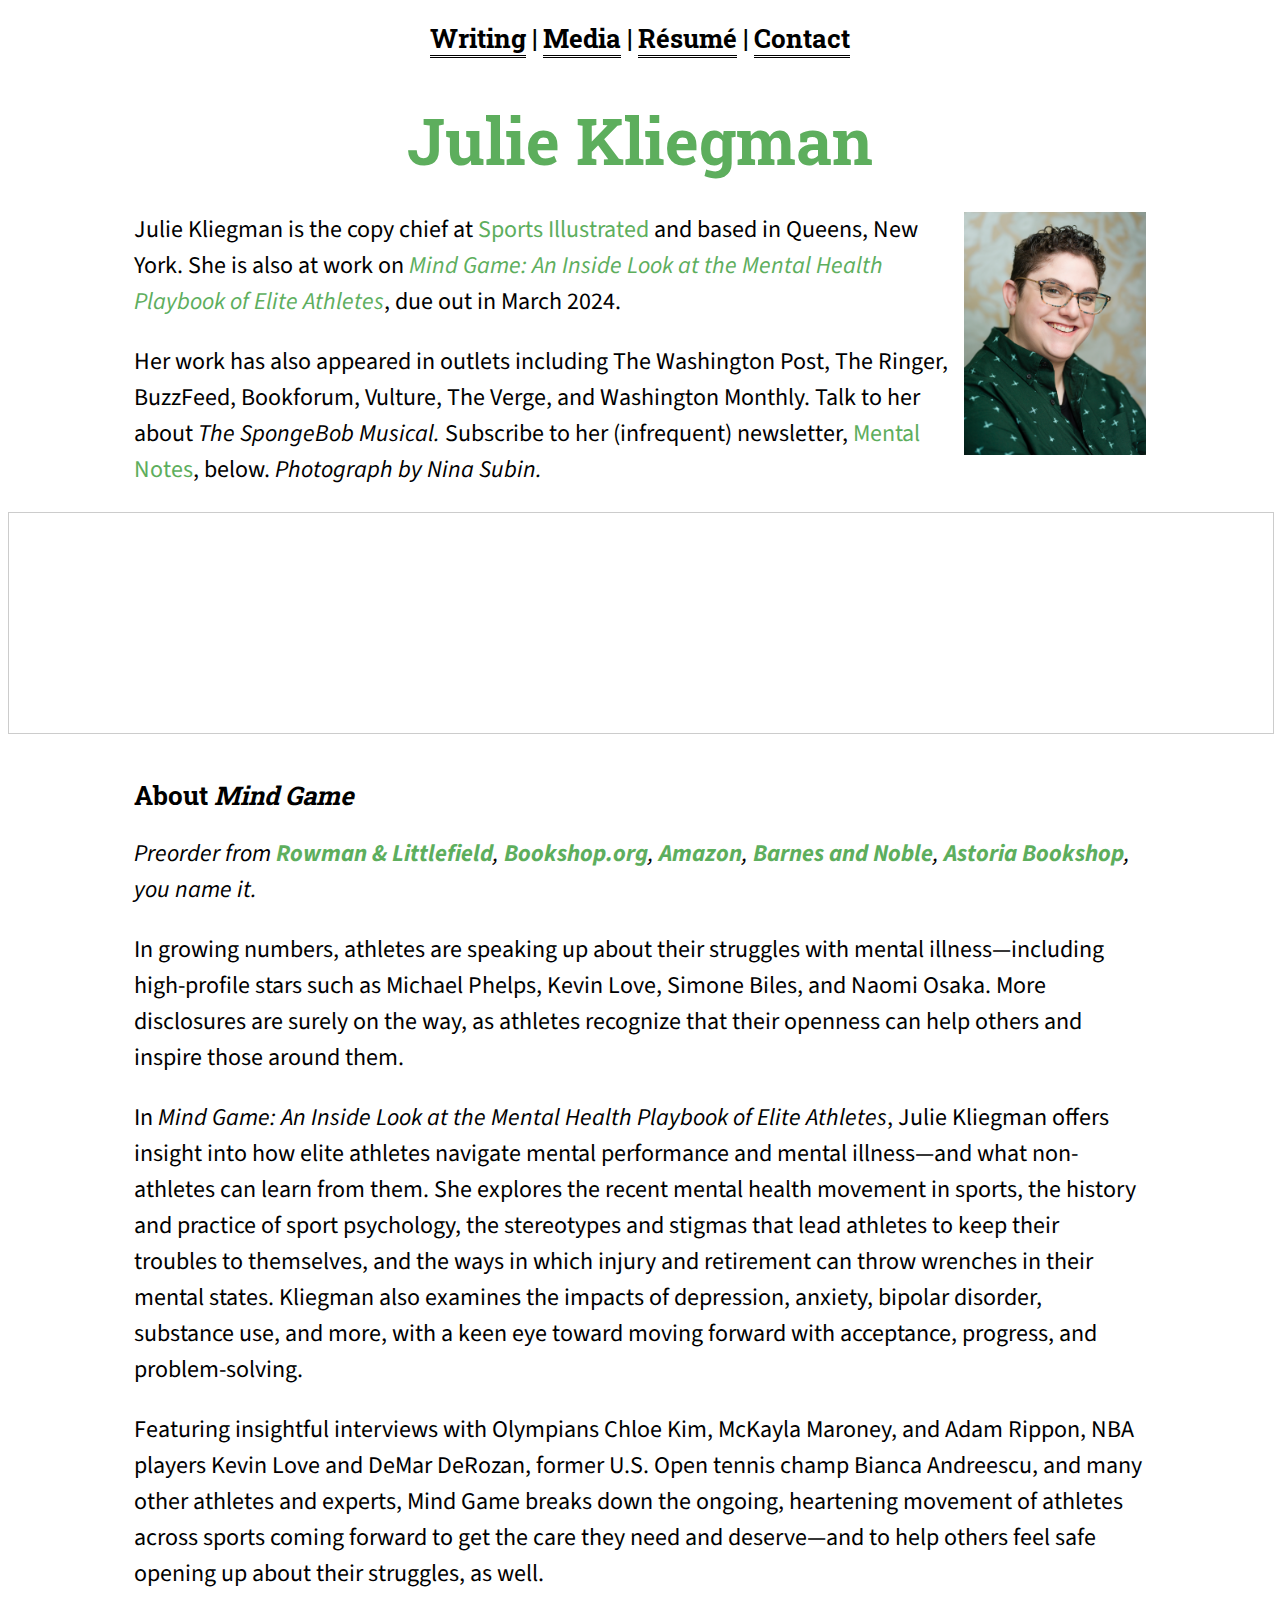
==== index.html @ b626b36f "Updates index, media, writing" ====
<!DOCTYPE html>
<html lang="en">
<head>
	<title>Julie Kliegman</title>
	<meta charset="UTF-8">
	<link rel="icon" type="image/x-icon" href="favicon.jpg">
	
	<!--FONTS-->
	<link href='http://fonts.googleapis.com/css?family=Source+Sans+Pro:400,700,400italic' rel='stylesheet' type='text/css'>

	<link href='http://fonts.googleapis.com/css?family=Roboto+Slab:400,700' rel='stylesheet' type='text/css'>

	<!--STYLESHEETS-->
	<link rel="stylesheet" type="text/css" href="stylesheet.css">
	
	<link href="lightbox/css/lightbox.css" rel="stylesheet" type="text/css">

</head>
<body>

<div class="sections">
	<h2>
		<a href="writing.html">Writing</a> | <a href="media.html">Media</a> | <a href="resume.pdf" target="_blank">Résumé</a> | <a href="contact.html">Contact</a>
	</h2>
</div>

<div class="name"><a href="index.html"><h1>Julie Kliegman</h1></a></div>

<!--<div class="networking">

	<a href="http://www.twitter.com/jmkliegman/" target="_blank"><img src="images/socialmedia/twitter.png" alt="twitter" class="connect" / id="twitter" align="center"></a>

	<a href="http://www.linkedin.com/pub/julie-kliegman/4b/6a4/806/" target="_blank"><img src="images/socialmedia/linkedin.png" alt="linkedin" class="connect" / align="center"></a>

	<a href="mailto:jmkliegman@gmail.com" target="blank"><img src="images/socialmedia/email.png" alt="email" class="connect" align="center"/></a>
</div>-->

<div class="bio">
		<img src="Photos/headshot.jpg" alt="Headshot of Julie Kliegman, a white person smiling in a forest-green short-sleeve button-up" class="headshot">
	
	<p>Julie Kliegman is the copy chief at <a href="https://www.si.com/" target="_blank">Sports Illustrated</a> and based in Queens, New York. She is also at work on <em><a href="https://rowman.com/ISBN/9781538168066/Mind-Game-An-Inside-Look-at-the-Mental-Health-Playbook-of-Elite-Athletes" target="blank">Mind Game: An Inside Look at the Mental Health Playbook of Elite Athletes</a></em>, due out in March 2024.</p>

	<p>Her work has also appeared in outlets including The Washington Post, The Ringer, BuzzFeed, Bookforum, Vulture, The Verge, and Washington Monthly. Talk to her about <em>The SpongeBob Musical.</em> Subscribe to her (infrequent) newsletter, <a href="https://buttondown.email/jmkliegman" target="blank">Mental Notes</a>, below. <em>Photograph by Nina Subin.</em></p> 

</div>

<iframe
scrolling="no"
style="width:100%!important;height:220px;border:1px #ccc solid !important"
src="https://buttondown.email/jmkliegman?as_embed=true"
></iframe><br /><br />

<div class="bio">

<h2>About <em>Mind Game</em></h2>

<p>
	<em>Preorder from <a href="https://rowman.com/ISBN/9781538168066/Mind-Game-An-Inside-Look-at-the-Mental-Health-Playbook-of-Elite-Athletes" target="blank"><strong>Rowman & Littlefield</strong></a>, <a href="https://bookshop.org/p/books/mind-game-an-inside-look-at-the-mental-health-playbook-of-elite-athletes-julie-kliegman/20099390?ean=9781538168066" target="blank"><strong>Bookshop.org</strong></a>, <a href="https://www.amazon.com/Mind-Game-Inside-Playbook-Athletes/dp/1538168065/" target="blank"><strong>Amazon</strong></a>, <a href="https://www.barnesandnoble.com/w/mind-game-julie-kliegman/1143512034;jsessionid=6DEC7642852507DC680868DE48E646CD.prodny_store01-atgap12?ean=9781538168066" target="blank"><strong>Barnes and Noble</strong></a>, <a href="https://www.astoriabookshop.com/item/8GjgjfjGfaz6FWuFa3HQnQ" target="blank"><strong>Astoria Bookshop</strong></a>, you name it.</em>
	</p>

	<p>In growing numbers, athletes are speaking up about their struggles with mental illness—including high-profile stars such as Michael Phelps, Kevin Love, Simone Biles, and Naomi Osaka. More disclosures are surely on the way, as athletes recognize that their openness can help others and inspire those around them.</p>

	<p>In <em>Mind Game: An Inside Look at the Mental Health Playbook of Elite Athletes</em>, Julie Kliegman offers insight into how elite athletes navigate mental performance and mental illness—and what non-athletes can learn from them. She explores the recent mental health movement in sports, the history and practice of sport psychology, the stereotypes and stigmas that lead athletes to keep their troubles to themselves, and the ways in which injury and retirement can throw wrenches in their mental states. Kliegman also examines the impacts of depression, anxiety, bipolar disorder, substance use, and more, with a keen eye toward moving forward with acceptance, progress, and problem-solving.</p>

	<p>Featuring insightful interviews with Olympians Chloe Kim, McKayla Maroney, and Adam Rippon, NBA players Kevin Love and DeMar DeRozan, former U.S. Open tennis champ Bianca Andreescu, and many other athletes and experts, Mind Game breaks down the ongoing, heartening movement of athletes across sports coming forward to get the care they need and deserve—and to help others feel safe opening up about their struggles, as well.</p>

</div>

<script src="http://code.jquery.com/jquery-1.10.1.min.js" type="text/javascript"></script>
<script src="lightbox/js/lightbox-2.6.min.js"></script>
<script src="http://code.jquery.com/jquery-migrate-1.1.1.min.js"></script>
<script src="script.js" type="text/javascript"></script>

</body>

</html>
---- stylesheet.css ----
/*Panel*/

.panel-panel {
	
}

body {
	background-color: white;
}

.name a {
	color: #5dae5d;h
}

.name a:hover {
	color: #87C387;
}

p, ul, h3, footer, {
	font-family: Source Sans Pro, serif;
}

a {
	text-decoration: none;
}

p a:link {
	color: #5dae5d;
}

p a:hover {
	color: #87C387;
}

p a:visited {
	color: #5C5CAD;
}

ul li a {
	color:#5dae5d;
}

ul li a:hover {
	color: #87C387;
}

ul li a:visited {
	color: #5C5CAD;
}
.sections {
	text-align: center;
	font-family: Roboto Slab, serif;
	display: block;
	margin-bottom: 2%;
}

.sections a {
	color: black;
	background-color: white;
	border-bottom: 3px double;
}

.sections a:hover {
	color: #666666;

}

.networking {
	text-align: center;
	padding-top: 2%;
	padding-bottom: 2%;
}

img.connect {
	width:10%;
	max-width:1500px;
	padding-left: .25%;
	padding-right: .25%;
	height:auto;
	width: 1500px;
}

body {
	background-color: white;
}


.bio {
	margin-left: 10%;
	margin-right: 10%;
	width: 80%;
}

.bio p {
	font-size: 2em;
	line-height: 150%;
}

p, ul, h3, footer, h2, h4 {
	font-family: 'Source Sans Pro', serif;
}

a {
	text-decoration: none;
}

p a:link {
	color: #5dae5d;
}

p a:hover {
	color: #87C387;
}

p a:visited {
	color: #5C5CAD;
}

ul li a {
	color:#5dae5d;
}

ul li a:hover {
	color: #87C387;
}

ul li a:visited {
	color: #5C5CAD;
}

.sections {
	text-align: center;
	font-family: Roboto Slab, serif;
	display: block;
}

.sections a {
	color: black;
}

.sections h2 {
	font-family: Roboto Slab, serif;
}

.sections a:hover {
	color: #666666;
}

.networking {
	text-align: center;
	padding-top: 2%;
	padding-bottom: 2%;
}

img.connect {
	width:10%;
	max-width:1500px;
	padding-left: .25%;
	padding-right: .25%;
	height:auto;
	display:inline;

}

footer {
	font-size: .75em;
	text-align: center;
}

h2 {
	font-size: 1.6em;
	font-family: Roboto Slab, serif;
}

h4 {
	font-size: 1.3em;
	font-family: Roboto Slab, serif;
}

h4 a:link {
	color: #5dae5d;
}

p a:hover {
	color: #87C387;
}

p a:visited {
	color: #5C5CAD;
}

.intro {
	display: block;
	}

}

/*media query phone*/

@media only screen and (max-width: 459px) {
	
	h1 {
	font-size:2em;
	font-family: Roboto Slab, serif;
	text-decoration: none;
	display: block;
	}
	
	.name {
		text-align: center;
		margin-bottom: -3%;
	}

	.bio {
	margin-left: 10%;
	margin-right: 10%;
	width: 85%;

	}

	.bio p {
	font-size: 2em;
	line-height: 150%;
	}	
	
	.container {
	width: 94%;
	margin-left: 3%;
	margin-right: 3%;
	display: block;s
	}
	
	.gallery {
	text-align:center;
	max-width:80%;
	width: 300px;
	height: auto;
	margin: 2%;
	}

	.headshot {

	max-width: 90%;
	}

	.photocontainer {
	text-align: center;
	display: block;
	}
	
}

/*media query laptop and desktop*/

@media only screen and (min-width: 460px) and (max-width: 1437px) {
	
	h1 {
	font-size:4em;
	font-family: Roboto Slab, serif;
	text-decoration: none;
	display: block;
	}

	.bio {
	margin-left: 10%;
	margin-right: 10%;
	width: 80%;

	}

	.bio p {
	font-size: 2em;
	line-height: 175%;
	}
	
	.container {
	width: 76%;
	margin-left: 7%;
	margin-right: 7%;
	display: block;
	}
	
	.gallery {
	text-align:center;
	max-width:80%;
	width: 300px;
	height: auto;
	margin: 2%;
	}

 	.headshot {
 	float:right;
	max-width: 18%;
	}
	
	.photocontainer {
	text-align: center;
	display: block;
	}

	.bio {
	margin-left: 10%;
	margin-right: 10%;
	width: 80%;

	}

	.bio p {
	font-size: 1.5em;
	line-height: 150%;
	}
	
	.container {
	width: 76%;
	margin-left: 7%;
	margin-right: 7%;
	display: block;
	}
	
	.gallery {
	text-align:center;
	max-width:80%;
	width:.25em;
	height: auto;
	margin: 2%;
	}

	.photocontainer {
	text-align: center;
	display: block;
	}
	
	.name {
		text-align: center;
		margin-bottom: -1%;
	}


}

/*media query large screens*/

@media only screen and (min-width: 1438px) {
	
	h1 {
	font-size: 5em;
	font-family: Roboto Slab, serif;
	text-decoration: none;
	display: block; }

	
	.name {
		text-align: center;
		margin-bottom: 2%;
	}

	.bio {
	margin-left: 10%;
	margin-right: 10%;
	width: 80%;

	}

	.bio p {
	font-size: 2em;
	line-height: 175%;
	}	
	
	.container {
	margin-left: 10%;
	margin-right: 10%;
	width: 80%;
	display: block;
	}
	
	.gallery {
	max-width:80%;
	width: 300px;
	height: auto;
	margin: .5%;
	}

	.headshot {
 	float:right;
	max-width: 18%;
	}

	.photocontainer {
	display: block;
	}


}
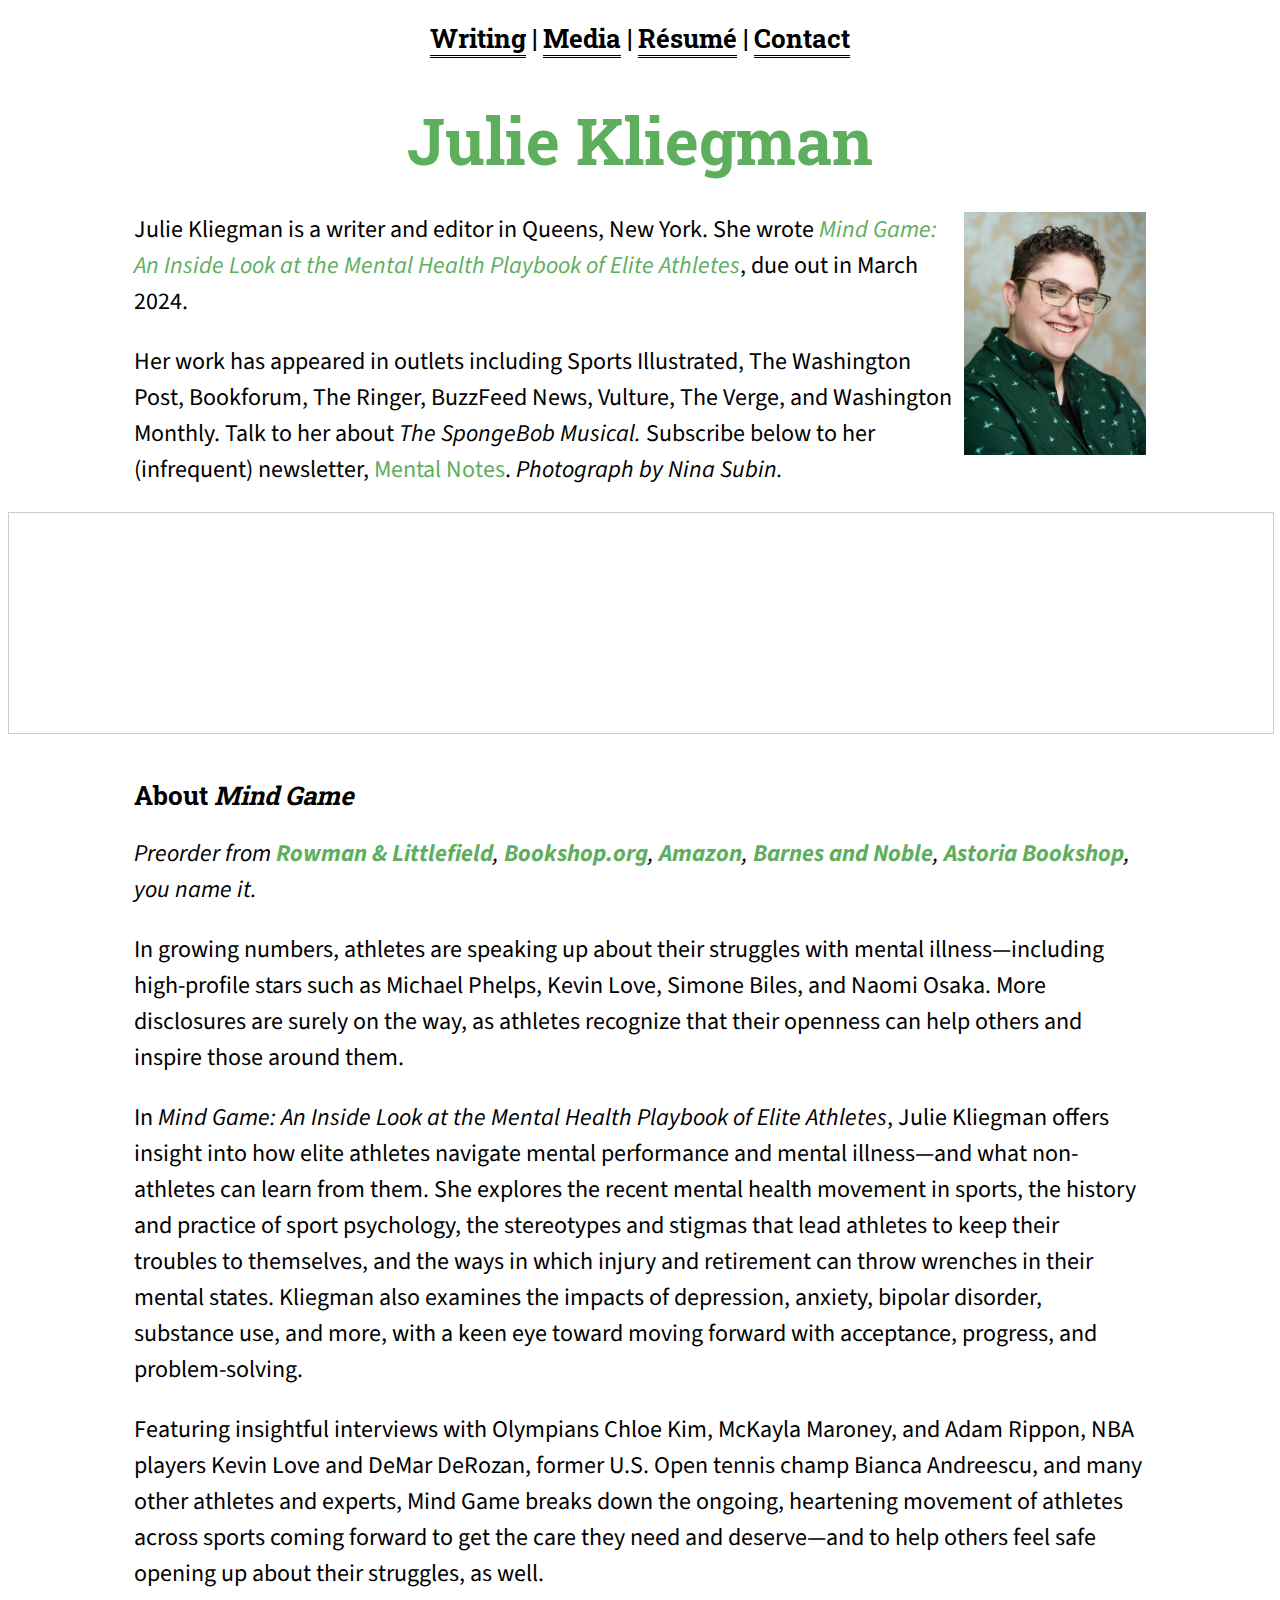
==== commit ac0a620a: "Update index.html" ====
--- a/index.html
+++ b/index.html
@@ -38,9 +38,9 @@
 <div class="bio">
 		<img src="Photos/headshot.jpg" alt="Headshot of Julie Kliegman, a white person smiling in a forest-green short-sleeve button-up" class="headshot">
 	
-	<p>Julie Kliegman is the copy chief at <a href="https://www.si.com/" target="_blank">Sports Illustrated</a> and based in Queens, New York. She is also at work on <em><a href="https://rowman.com/ISBN/9781538168066/Mind-Game-An-Inside-Look-at-the-Mental-Health-Playbook-of-Elite-Athletes" target="blank">Mind Game: An Inside Look at the Mental Health Playbook of Elite Athletes</a></em>, due out in March 2024.</p>
+	<p>Julie Kliegman is a writer and editor in Queens, New York. She wrote <em><a href="https://rowman.com/ISBN/9781538168066/Mind-Game-An-Inside-Look-at-the-Mental-Health-Playbook-of-Elite-Athletes" target="blank">Mind Game: An Inside Look at the Mental Health Playbook of Elite Athletes</a></em>, due out in March 2024.</p>
 
-	<p>Her work has also appeared in outlets including The Washington Post, The Ringer, BuzzFeed, Bookforum, Vulture, The Verge, and Washington Monthly. Talk to her about <em>The SpongeBob Musical.</em> Subscribe to her (infrequent) newsletter, <a href="https://buttondown.email/jmkliegman" target="blank">Mental Notes</a>, below. <em>Photograph by Nina Subin.</em></p> 
+	<p>Her work has  appeared in outlets including Sports Illustrated, The Washington Post, Bookforum, The Ringer, BuzzFeed News, Vulture, The Verge, and Washington Monthly. Talk to her about <em>The SpongeBob Musical.</em> Subscribe below to her (infrequent) newsletter, <a href="https://buttondown.email/jmkliegman" target="blank">Mental Notes</a>. <em>Photograph by Nina Subin.</em></p> 
 
 </div>
 
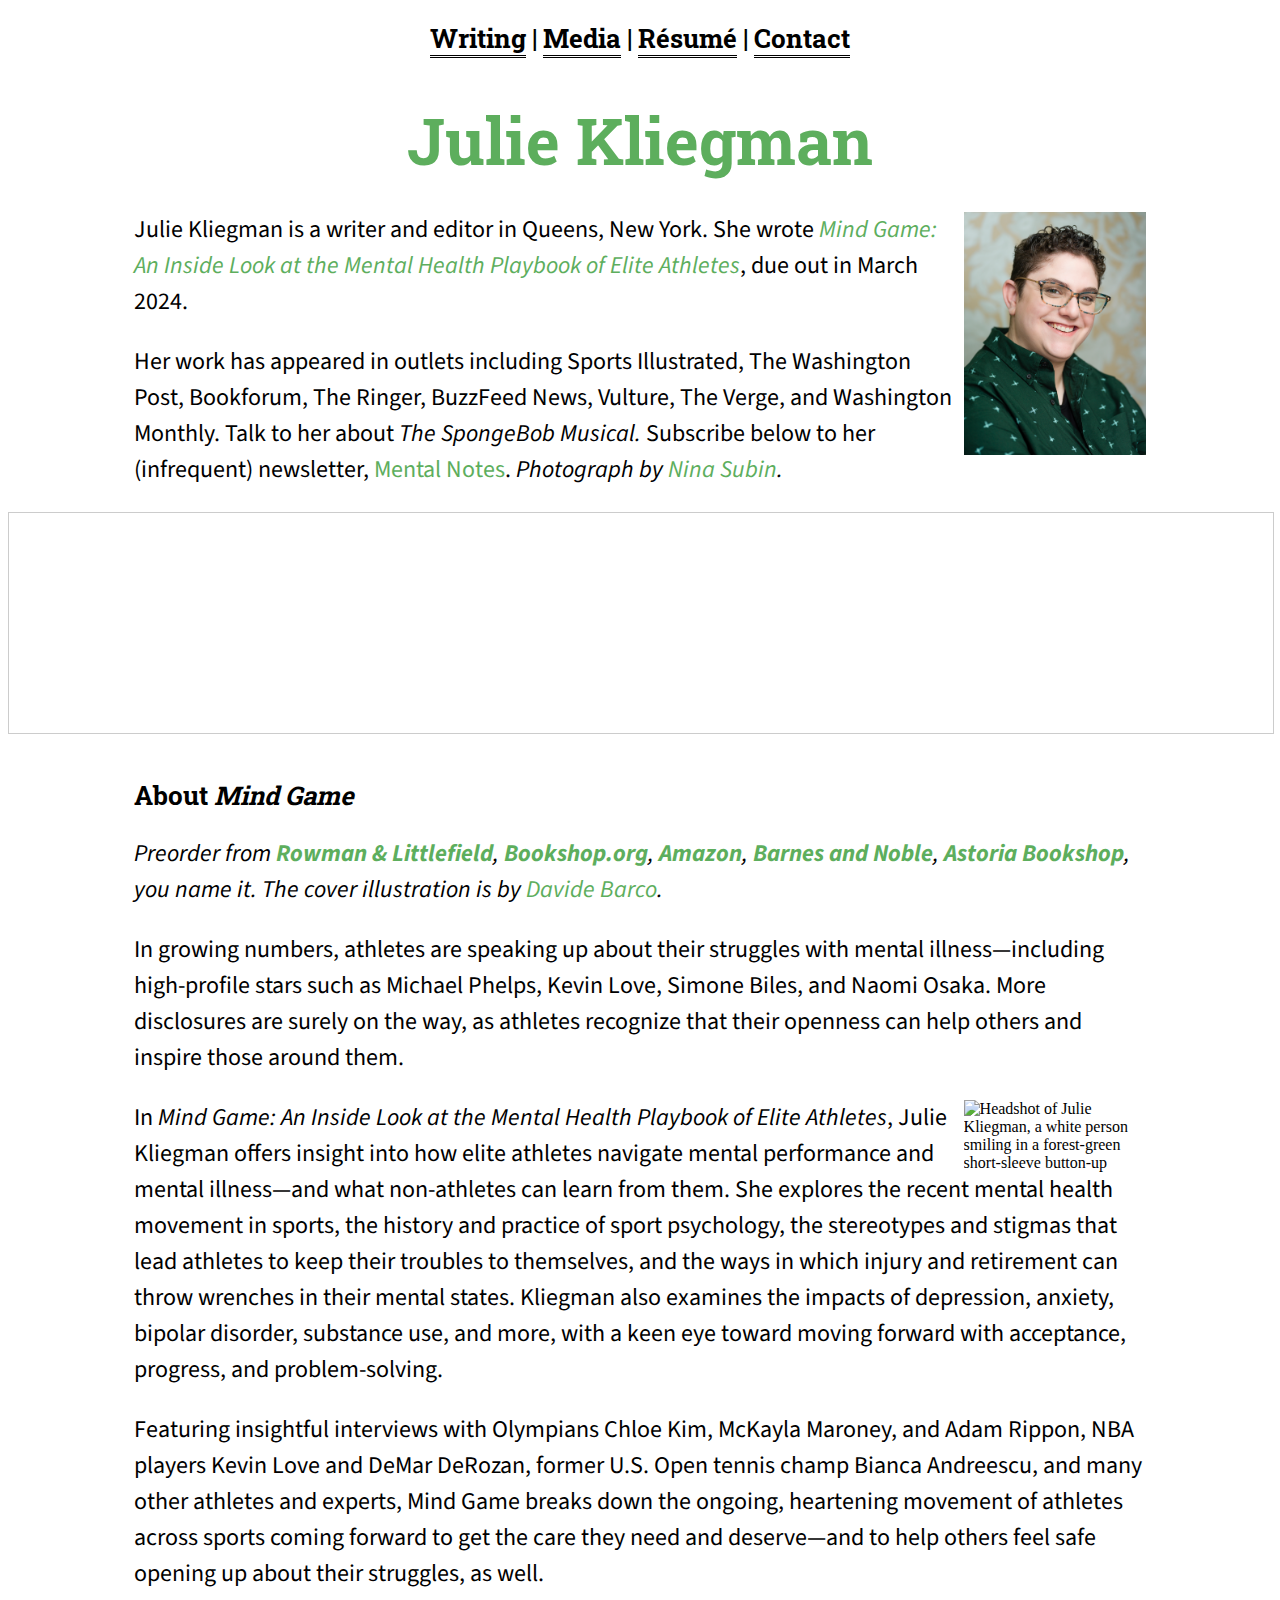
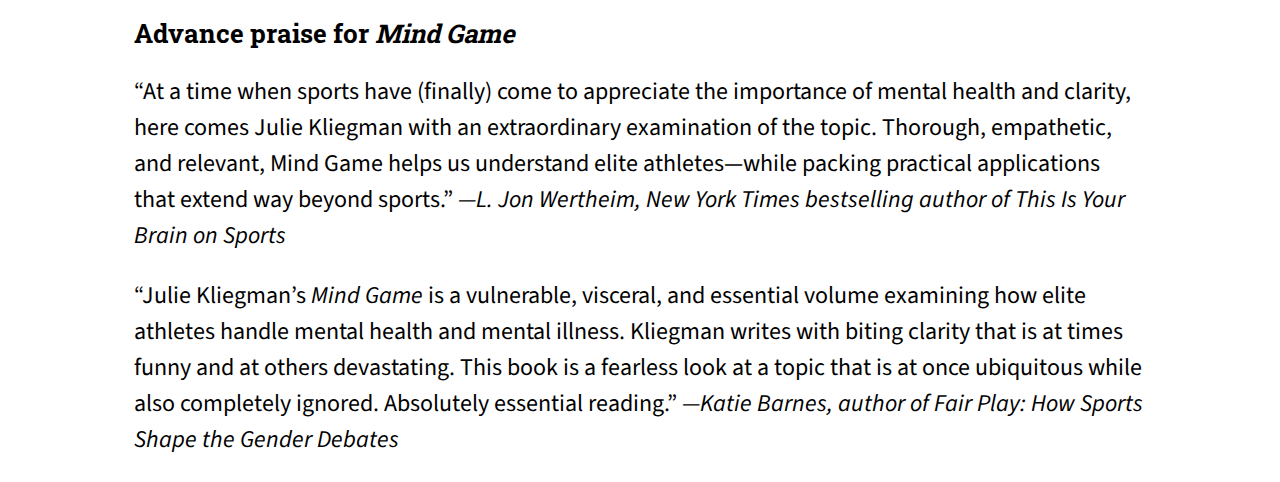
==== commit ecfb373e: "Adds mind game cover and advance praise" ====
--- a/index.html
+++ b/index.html
@@ -26,21 +26,14 @@
 
 <div class="name"><a href="index.html"><h1>Julie Kliegman</h1></a></div>
 
-<!--<div class="networking">
+<div class="bio">
+		
+		<img src="Photos/headshot.jpg" alt="Headshot of Julie Kliegman, a white person smiling in a forest-green short-sleeve button-up" class="headshot">
 
-	<a href="http://www.twitter.com/jmkliegman/" target="_blank"><img src="images/socialmedia/twitter.png" alt="twitter" class="connect" / id="twitter" align="center"></a>
-
-	<a href="http://www.linkedin.com/pub/julie-kliegman/4b/6a4/806/" target="_blank"><img src="images/socialmedia/linkedin.png" alt="linkedin" class="connect" / align="center"></a>
-
-	<a href="mailto:jmkliegman@gmail.com" target="blank"><img src="images/socialmedia/email.png" alt="email" class="connect" align="center"/></a>
-</div>-->
-
-<div class="bio">
-		<img src="Photos/headshot.jpg" alt="Headshot of Julie Kliegman, a white person smiling in a forest-green short-sleeve button-up" class="headshot">
 	
 	<p>Julie Kliegman is a writer and editor in Queens, New York. She wrote <em><a href="https://rowman.com/ISBN/9781538168066/Mind-Game-An-Inside-Look-at-the-Mental-Health-Playbook-of-Elite-Athletes" target="blank">Mind Game: An Inside Look at the Mental Health Playbook of Elite Athletes</a></em>, due out in March 2024.</p>
 
-	<p>Her work has  appeared in outlets including Sports Illustrated, The Washington Post, Bookforum, The Ringer, BuzzFeed News, Vulture, The Verge, and Washington Monthly. Talk to her about <em>The SpongeBob Musical.</em> Subscribe below to her (infrequent) newsletter, <a href="https://buttondown.email/jmkliegman" target="blank">Mental Notes</a>. <em>Photograph by Nina Subin.</em></p> 
+	<p>Her work has  appeared in outlets including Sports Illustrated, The Washington Post, Bookforum, The Ringer, BuzzFeed News, Vulture, The Verge, and Washington Monthly. Talk to her about <em>The SpongeBob Musical.</em> Subscribe below to her (infrequent) newsletter, <a href="https://buttondown.email/jmkliegman" target="blank">Mental Notes</a>. <em>Photograph by <a href="http://www.ninasubin.com/" target="blank">Nina Subin</a>.</em></p> 
 
 </div>
 
@@ -55,21 +48,26 @@
 <h2>About <em>Mind Game</em></h2>
 
 <p>
-	<em>Preorder from <a href="https://rowman.com/ISBN/9781538168066/Mind-Game-An-Inside-Look-at-the-Mental-Health-Playbook-of-Elite-Athletes" target="blank"><strong>Rowman & Littlefield</strong></a>, <a href="https://bookshop.org/p/books/mind-game-an-inside-look-at-the-mental-health-playbook-of-elite-athletes-julie-kliegman/20099390?ean=9781538168066" target="blank"><strong>Bookshop.org</strong></a>, <a href="https://www.amazon.com/Mind-Game-Inside-Playbook-Athletes/dp/1538168065/" target="blank"><strong>Amazon</strong></a>, <a href="https://www.barnesandnoble.com/w/mind-game-julie-kliegman/1143512034;jsessionid=6DEC7642852507DC680868DE48E646CD.prodny_store01-atgap12?ean=9781538168066" target="blank"><strong>Barnes and Noble</strong></a>, <a href="https://www.astoriabookshop.com/item/8GjgjfjGfaz6FWuFa3HQnQ" target="blank"><strong>Astoria Bookshop</strong></a>, you name it.</em>
+	<em>Preorder from <a href="https://rowman.com/ISBN/9781538168066/Mind-Game-An-Inside-Look-at-the-Mental-Health-Playbook-of-Elite-Athletes" target="blank"><strong>Rowman & Littlefield</strong></a>, <a href="https://bookshop.org/p/books/mind-game-an-inside-look-at-the-mental-health-playbook-of-elite-athletes-julie-kliegman/20099390?ean=9781538168066" target="blank"><strong>Bookshop.org</strong></a>, <a href="https://www.amazon.com/Mind-Game-Inside-Playbook-Athletes/dp/1538168065/" target="blank"><strong>Amazon</strong></a>, <a href="https://www.barnesandnoble.com/w/mind-game-julie-kliegman/1143512034;jsessionid=6DEC7642852507DC680868DE48E646CD.prodny_store01-atgap12?ean=9781538168066" target="blank"><strong>Barnes and Noble</strong></a>, <a href="https://www.astoriabookshop.com/item/8GjgjfjGfaz6FWuFa3HQnQ" target="blank"><strong>Astoria Bookshop</strong></a>, you name it. The cover illustration is by <a href="https://www.davidebarco.com/" target="blank">Davide Barco</a>.</em>
 	</p>
 
 	<p>In growing numbers, athletes are speaking up about their struggles with mental illness—including high-profile stars such as Michael Phelps, Kevin Love, Simone Biles, and Naomi Osaka. More disclosures are surely on the way, as athletes recognize that their openness can help others and inspire those around them.</p>
+
+	<img src="Photos/mindgame.jpg" alt="Headshot of Julie Kliegman, a white person smiling in a forest-green short-sleeve button-up" class="headshot">
 
 	<p>In <em>Mind Game: An Inside Look at the Mental Health Playbook of Elite Athletes</em>, Julie Kliegman offers insight into how elite athletes navigate mental performance and mental illness—and what non-athletes can learn from them. She explores the recent mental health movement in sports, the history and practice of sport psychology, the stereotypes and stigmas that lead athletes to keep their troubles to themselves, and the ways in which injury and retirement can throw wrenches in their mental states. Kliegman also examines the impacts of depression, anxiety, bipolar disorder, substance use, and more, with a keen eye toward moving forward with acceptance, progress, and problem-solving.</p>
 
 	<p>Featuring insightful interviews with Olympians Chloe Kim, McKayla Maroney, and Adam Rippon, NBA players Kevin Love and DeMar DeRozan, former U.S. Open tennis champ Bianca Andreescu, and many other athletes and experts, Mind Game breaks down the ongoing, heartening movement of athletes across sports coming forward to get the care they need and deserve—and to help others feel safe opening up about their struggles, as well.</p>
 
+<h2>Advance praise for <em>Mind Game</em></h2>
+
+<p>“At a time when sports have (finally) come to appreciate the importance of mental health and clarity, here comes Julie Kliegman with an extraordinary examination of the topic. Thorough, empathetic, and relevant, Mind Game helps us understand elite athletes—while packing practical applications that extend way beyond sports.” <em>—L. Jon Wertheim, New York Times bestselling author of This Is Your Brain on Sports</em></p>
+
+<p>
+“Julie Kliegman’s <em>Mind Game</em> is a vulnerable, visceral, and essential volume examining how elite athletes handle mental health and mental illness. Kliegman writes with biting clarity that is at times funny and at others devastating. This book is a fearless look at a topic that is at once ubiquitous while also completely ignored. Absolutely essential reading.” <em>—Katie Barnes, author of Fair Play: How Sports Shape the Gender Debates</em>
+</p>
+
 </div>
-
-<script src="http://code.jquery.com/jquery-1.10.1.min.js" type="text/javascript"></script>
-<script src="lightbox/js/lightbox-2.6.min.js"></script>
-<script src="http://code.jquery.com/jquery-migrate-1.1.1.min.js"></script>
-<script src="script.js" type="text/javascript"></script>
 
 </body>
 
--- a/stylesheet.css
+++ b/stylesheet.css
@@ -5,7 +5,7 @@
 }
 
 body {
-	background-color: white;
+	background-color: #d8d8d8;
 }
 
 .name a {
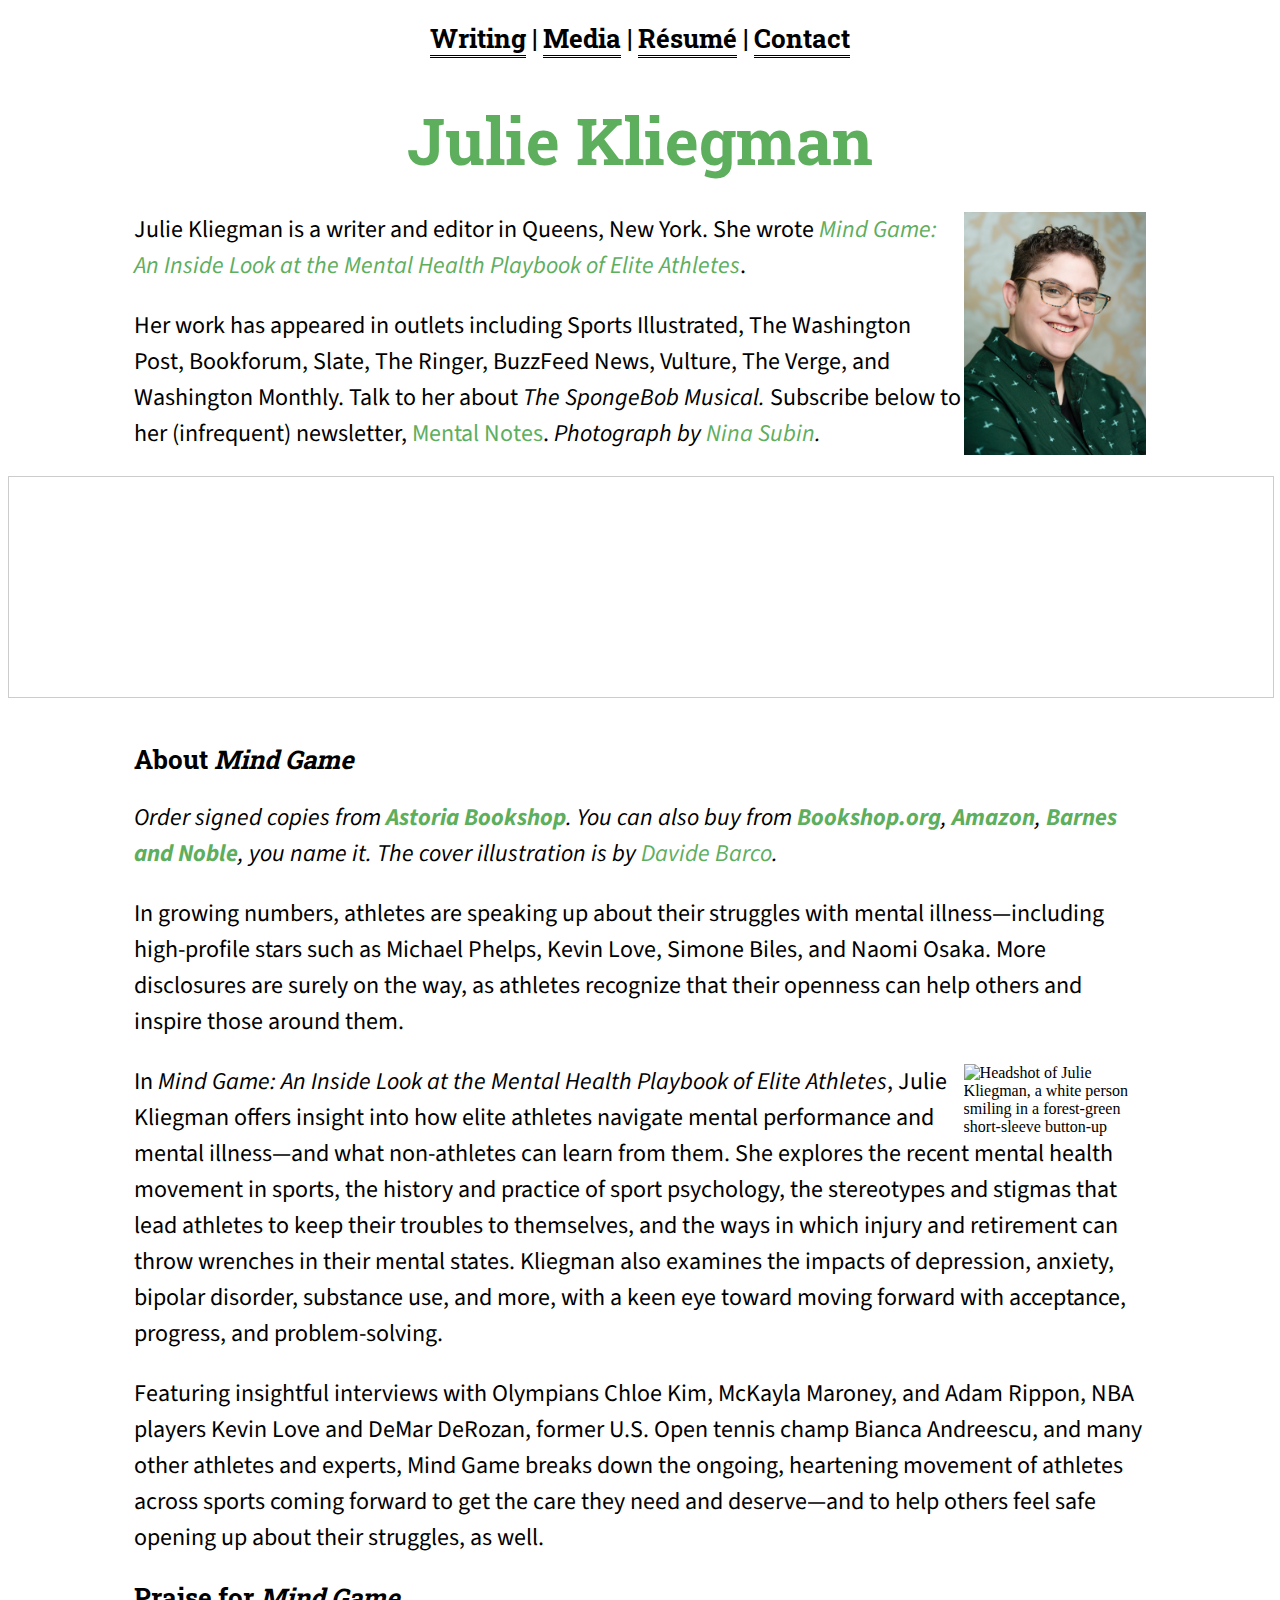
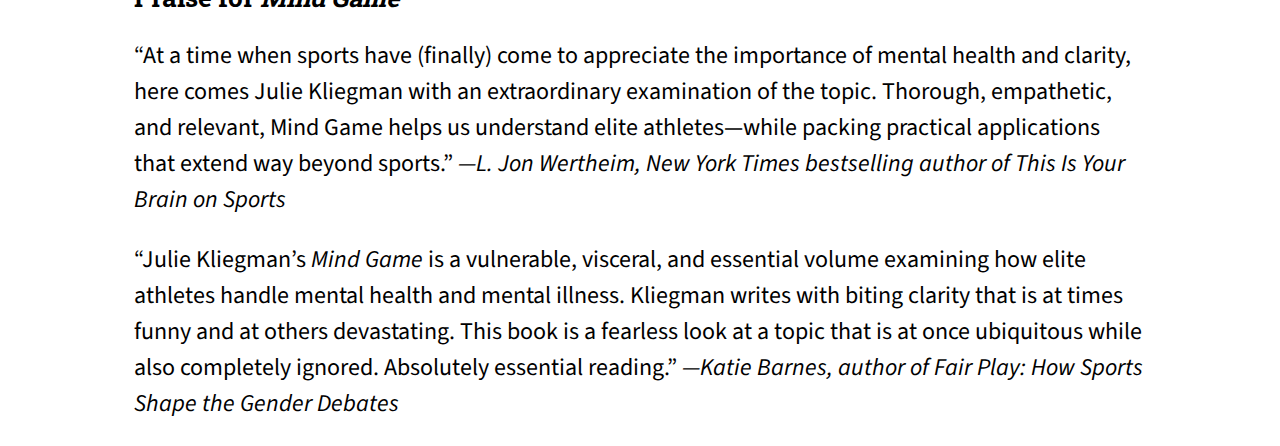
==== commit 9bc150a4: "Updates post-book" ====
--- a/index.html
+++ b/index.html
@@ -31,9 +31,9 @@
 		<img src="Photos/headshot.jpg" alt="Headshot of Julie Kliegman, a white person smiling in a forest-green short-sleeve button-up" class="headshot">
 
 	
-	<p>Julie Kliegman is a writer and editor in Queens, New York. She wrote <em><a href="https://rowman.com/ISBN/9781538168066/Mind-Game-An-Inside-Look-at-the-Mental-Health-Playbook-of-Elite-Athletes" target="blank">Mind Game: An Inside Look at the Mental Health Playbook of Elite Athletes</a></em>, due out in March 2024.</p>
+	<p>Julie Kliegman is a writer and editor in Queens, New York. She wrote <em><a href="https://rowman.com/ISBN/9781538168066/Mind-Game-An-Inside-Look-at-the-Mental-Health-Playbook-of-Elite-Athletes" target="blank">Mind Game: An Inside Look at the Mental Health Playbook of Elite Athletes</a></em>.</p>
 
-	<p>Her work has  appeared in outlets including Sports Illustrated, The Washington Post, Bookforum, The Ringer, BuzzFeed News, Vulture, The Verge, and Washington Monthly. Talk to her about <em>The SpongeBob Musical.</em> Subscribe below to her (infrequent) newsletter, <a href="https://buttondown.email/jmkliegman" target="blank">Mental Notes</a>. <em>Photograph by <a href="http://www.ninasubin.com/" target="blank">Nina Subin</a>.</em></p> 
+	<p>Her work has  appeared in outlets including Sports Illustrated, The Washington Post, Bookforum, Slate, The Ringer, BuzzFeed News, Vulture, The Verge, and Washington Monthly. Talk to her about <em>The SpongeBob Musical.</em> Subscribe below to her (infrequent) newsletter, <a href="https://buttondown.email/jmkliegman" target="blank">Mental Notes</a>. <em>Photograph by <a href="http://www.ninasubin.com/" target="blank">Nina Subin</a>.</em></p> 
 
 </div>
 
@@ -48,7 +48,7 @@
 <h2>About <em>Mind Game</em></h2>
 
 <p>
-	<em>Preorder from <a href="https://rowman.com/ISBN/9781538168066/Mind-Game-An-Inside-Look-at-the-Mental-Health-Playbook-of-Elite-Athletes" target="blank"><strong>Rowman & Littlefield</strong></a>, <a href="https://bookshop.org/p/books/mind-game-an-inside-look-at-the-mental-health-playbook-of-elite-athletes-julie-kliegman/20099390?ean=9781538168066" target="blank"><strong>Bookshop.org</strong></a>, <a href="https://www.amazon.com/Mind-Game-Inside-Playbook-Athletes/dp/1538168065/" target="blank"><strong>Amazon</strong></a>, <a href="https://www.barnesandnoble.com/w/mind-game-julie-kliegman/1143512034;jsessionid=6DEC7642852507DC680868DE48E646CD.prodny_store01-atgap12?ean=9781538168066" target="blank"><strong>Barnes and Noble</strong></a>, <a href="https://www.astoriabookshop.com/item/8GjgjfjGfaz6FWuFa3HQnQ" target="blank"><strong>Astoria Bookshop</strong></a>, you name it. The cover illustration is by <a href="https://www.davidebarco.com/" target="blank">Davide Barco</a>.</em>
+	<em>Order signed copies from <a href="https://www.astoriabookshop.com/item/8GjgjfjGfaz6FWuFa3HQnQ" target="blank"><strong>Astoria Bookshop</strong></a>. You can also buy from <a href="https://bookshop.org/p/books/mind-game-an-inside-look-at-the-mental-health-playbook-of-elite-athletes-julie-kliegman/20099390?ean=9781538168066" target="blank"><strong>Bookshop.org</strong></a>, <a href="https://www.amazon.com/Mind-Game-Inside-Playbook-Athletes/dp/1538168065/" target="blank"><strong>Amazon</strong></a>, <a href="https://www.barnesandnoble.com/w/mind-game-julie-kliegman/1143512034;jsessionid=6DEC7642852507DC680868DE48E646CD.prodny_store01-atgap12?ean=9781538168066" target="blank"><strong>Barnes and Noble</strong></a>, you name it. The cover illustration is by <a href="https://www.davidebarco.com/" target="blank">Davide Barco</a>.</em>
 	</p>
 
 	<p>In growing numbers, athletes are speaking up about their struggles with mental illness—including high-profile stars such as Michael Phelps, Kevin Love, Simone Biles, and Naomi Osaka. More disclosures are surely on the way, as athletes recognize that their openness can help others and inspire those around them.</p>
@@ -59,7 +59,7 @@
 
 	<p>Featuring insightful interviews with Olympians Chloe Kim, McKayla Maroney, and Adam Rippon, NBA players Kevin Love and DeMar DeRozan, former U.S. Open tennis champ Bianca Andreescu, and many other athletes and experts, Mind Game breaks down the ongoing, heartening movement of athletes across sports coming forward to get the care they need and deserve—and to help others feel safe opening up about their struggles, as well.</p>
 
-<h2>Advance praise for <em>Mind Game</em></h2>
+<h2>Praise for <em>Mind Game</em></h2>
 
 <p>“At a time when sports have (finally) come to appreciate the importance of mental health and clarity, here comes Julie Kliegman with an extraordinary examination of the topic. Thorough, empathetic, and relevant, Mind Game helps us understand elite athletes—while packing practical applications that extend way beyond sports.” <em>—L. Jon Wertheim, New York Times bestselling author of This Is Your Brain on Sports</em></p>
 
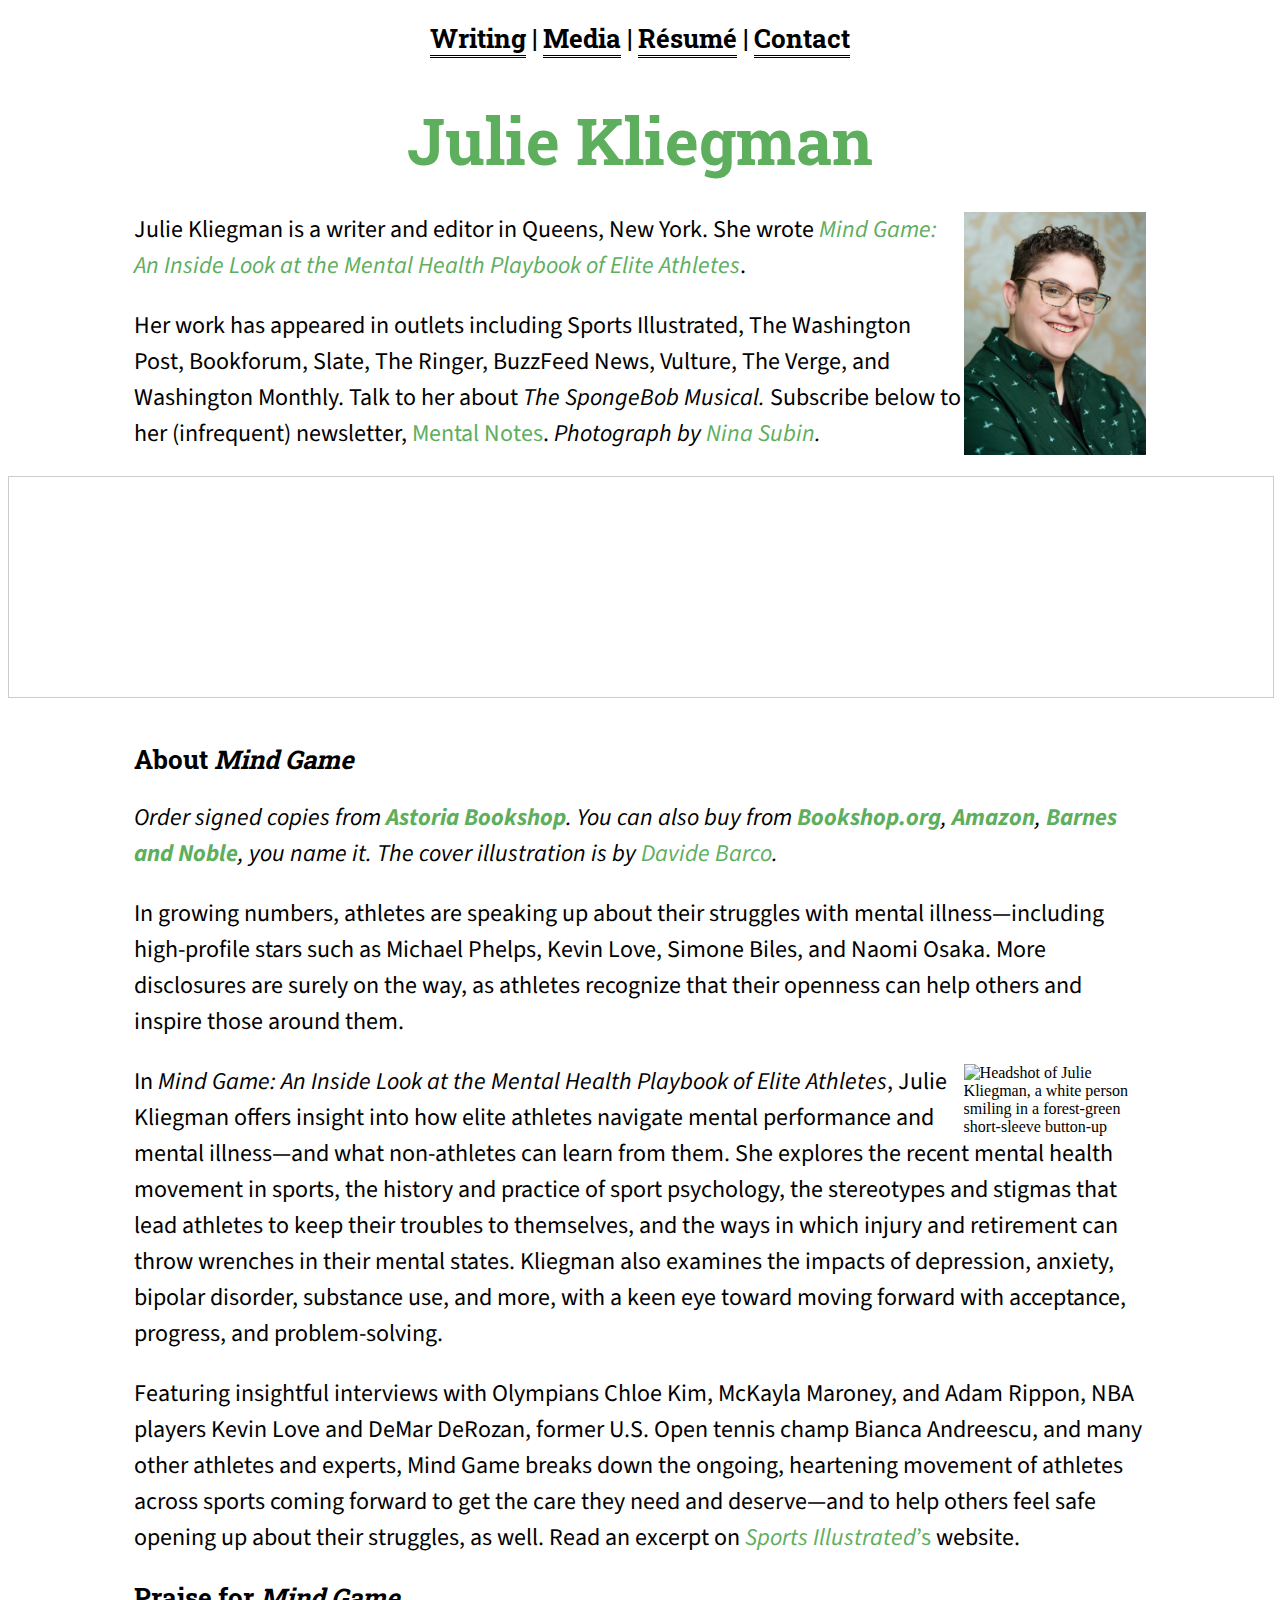
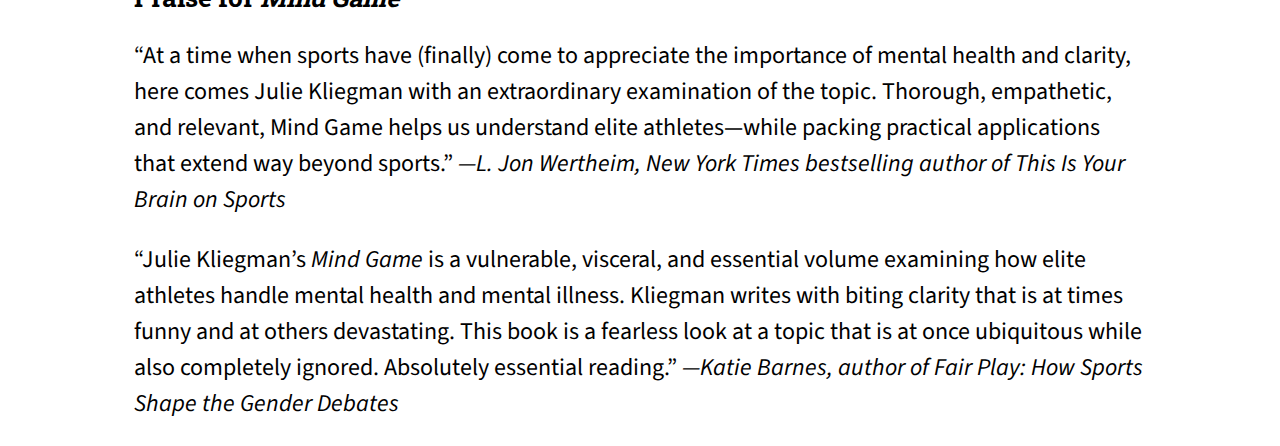
==== commit 312a5eeb: "Updates media" ====
--- a/index.html
+++ b/index.html
@@ -12,8 +12,7 @@
 
 	<!--STYLESHEETS-->
 	<link rel="stylesheet" type="text/css" href="stylesheet.css">
-	
-	<link href="lightbox/css/lightbox.css" rel="stylesheet" type="text/css">
+
 
 </head>
 <body>
@@ -57,7 +56,7 @@
 
 	<p>In <em>Mind Game: An Inside Look at the Mental Health Playbook of Elite Athletes</em>, Julie Kliegman offers insight into how elite athletes navigate mental performance and mental illness—and what non-athletes can learn from them. She explores the recent mental health movement in sports, the history and practice of sport psychology, the stereotypes and stigmas that lead athletes to keep their troubles to themselves, and the ways in which injury and retirement can throw wrenches in their mental states. Kliegman also examines the impacts of depression, anxiety, bipolar disorder, substance use, and more, with a keen eye toward moving forward with acceptance, progress, and problem-solving.</p>
 
-	<p>Featuring insightful interviews with Olympians Chloe Kim, McKayla Maroney, and Adam Rippon, NBA players Kevin Love and DeMar DeRozan, former U.S. Open tennis champ Bianca Andreescu, and many other athletes and experts, Mind Game breaks down the ongoing, heartening movement of athletes across sports coming forward to get the care they need and deserve—and to help others feel safe opening up about their struggles, as well.</p>
+	<p>Featuring insightful interviews with Olympians Chloe Kim, McKayla Maroney, and Adam Rippon, NBA players Kevin Love and DeMar DeRozan, former U.S. Open tennis champ Bianca Andreescu, and many other athletes and experts, Mind Game breaks down the ongoing, heartening movement of athletes across sports coming forward to get the care they need and deserve—and to help others feel safe opening up about their struggles, as well. Read an excerpt on <a href="https://www.si.com/mlb/2024/03/04/julie-kliegman-mind-game-book-excerpt" target="blank"><em>Sports Illustrated</em>’s</a> website.</p>
 
 <h2>Praise for <em>Mind Game</em></h2>
 
